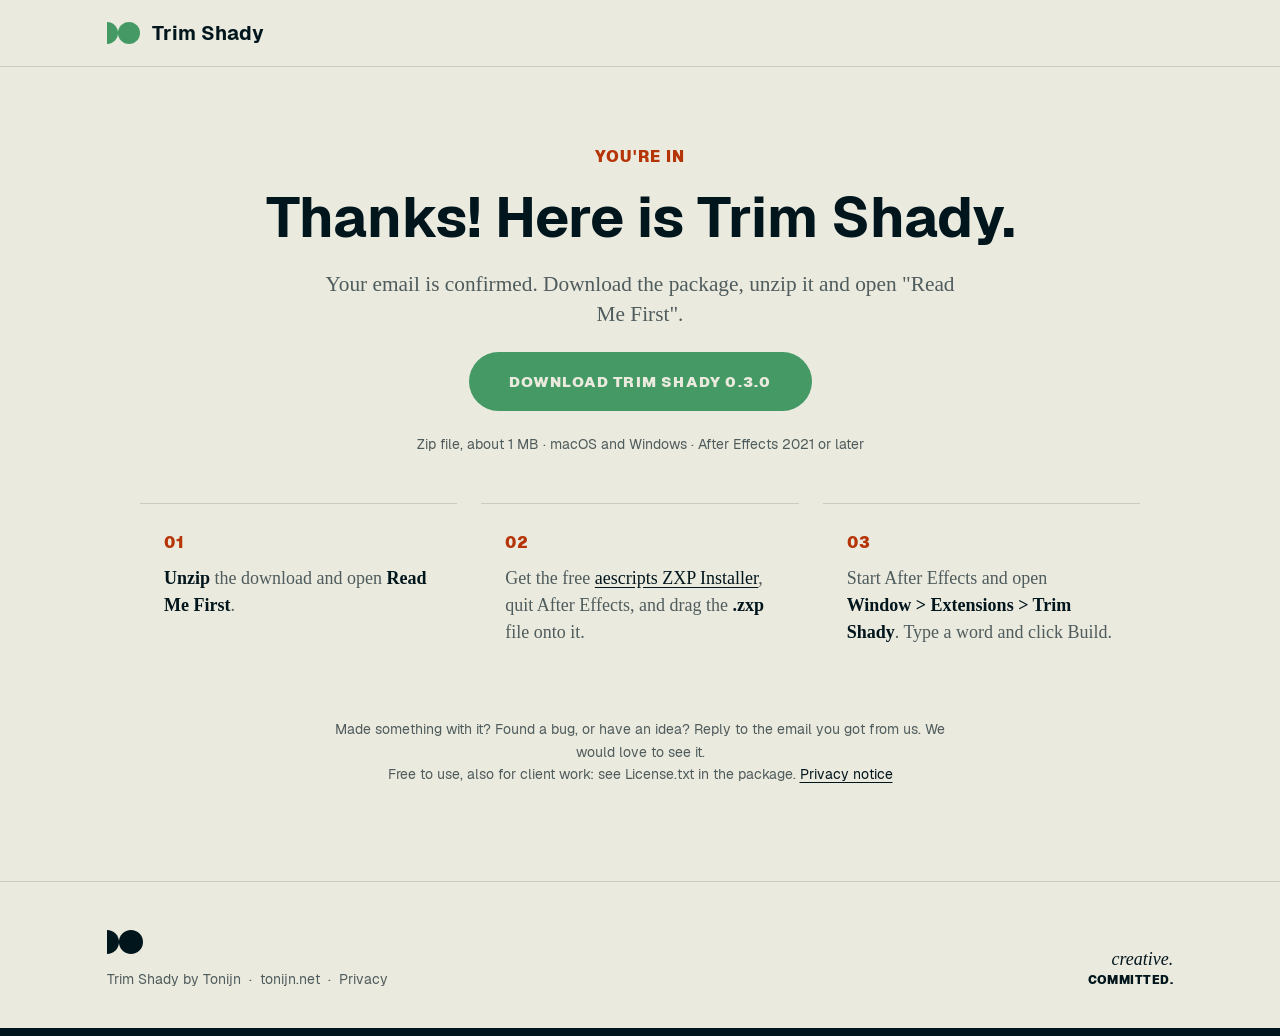
==== download.html @ 119c3536 "Download page for Kit confirmation" ====
<!doctype html>
<!--
  Trim Shady · download page ("thank you" page)
  Kit sends new subscribers here after they click the confirmation link in the
  incentive email (form 10005065 → Settings → Incentive → redirect URL). This
  works on Kit's FREE plan: no sequence or automation needed (2026-10-05).

  The download link is set in ONE place: the button after the DOWNLOAD_URL
  comment below. It is the Dropbox link of dist/TrimShady-<version>.zip with dl=1.
  New version: overwrite the zip in Dropbox under the same name to keep the
  link, or paste the new link here and publish (tools/publish-landing.sh).
-->
<html lang="en">
<head>
  <meta charset="utf-8">
  <meta name="viewport" content="width=device-width, initial-scale=1">
  <meta name="robots" content="noindex, nofollow">
  <title>Download · Trim Shady</title>
  <link rel="icon" href="img/do-mark-top.svg" type="image/svg+xml">
  <link rel="stylesheet" href="css/style.css">
</head>
<body>
  <header class="topbar">
    <a class="brand" href="index.html" aria-label="Trim Shady, back to the home page">
      <img src="img/do-mark-top.svg" width="33" height="22" alt="">
      <span>Trim Shady</span>
    </a>
  </header>

  <main class="section download">
    <div class="head center">
      <p class="kicker">You're in</p>
      <h1 class="title">Thanks! Here is Trim Shady.</h1>
      <p class="lead">Your email is confirmed. Download the package, unzip it and open "Read Me First".</p>
      <!-- DOWNLOAD_URL -->
      <a class="button big" id="download-button" href="https://www.dropbox.com/scl/fi/tzwf8r9dwllsvyt21k08g/TrimShady-0.3.0.zip?rlkey=trsbyxf6iplv54nxd16krt4yn&amp;dl=1">Download Trim Shady 0.3.0</a>
      <p class="small-note">Zip file, about 1 MB · macOS and Windows · After Effects 2021 or later</p>
    </div>

    <ol class="install-steps">
      <li><strong>Unzip</strong> the download and open <strong>Read Me First</strong>.</li>
      <li>Get the free <a href="https://aescripts.com/learn/zxp-installer/">aescripts ZXP Installer</a>, quit After Effects, and drag the <strong>.zxp</strong> file onto it.</li>
      <li>Start After Effects and open <strong>Window &gt; Extensions &gt; Trim Shady</strong>. Type a word and click Build.</li>
    </ol>

    <p class="small-note center">Made something with it? Found a bug, or have an idea? Reply to the email you got from us. We would love to see it.<br>
      Free to use, also for client work: see License.txt in the package. <a href="privacy.html">Privacy notice</a></p>
  </main>

  <footer class="footer">
    <div class="footer-left">
      <img src="img/do-mark-footer.svg" width="36" height="24" alt="">
      <p>Trim Shady by Tonijn &nbsp;·&nbsp; <a href="https://tonijn.net">tonijn.net</a> &nbsp;·&nbsp; <a href="privacy.html">Privacy</a></p>
    </div>
    <p class="signature small"><em>creative.</em><strong>COMMITTED.</strong></p>
  </footer>
  <div class="bottom-bar" aria-hidden="true"></div>
</body>
</html>
---- css/style.css ----
/* ---------------------------------------------------------------------------
   Trim Shady · landing page styles
   Values come from the Figma frame "Draft 02 · Light (default)" (1440 px wide,
   120 px side margins). Colors are the Tonijn ID variables in the frame's light
   mode; the names follow the Figma variables.
   --------------------------------------------------------------------------- */

@font-face { font-family: "Geist"; src: url("../fonts/Geist-Regular.woff2") format("woff2"); font-weight: 400; font-display: swap; }
@font-face { font-family: "Geist"; src: url("../fonts/Geist-Bold.woff2") format("woff2"); font-weight: 700; font-display: swap; }
@font-face { font-family: "Geist"; src: url("../fonts/Geist-Black.woff2") format("woff2"); font-weight: 900; font-display: swap; }

:root {
  --paper: #ebeade;        /* Neutral/white: page background */
  --ink: #01151d;          /* Neutral/900: text, the Tonijn band */
  --grey: #4f5c5d;         /* Neutral/700: body copy */
  --coral-deep: #b63508;   /* Red/700: kickers and numbers */
  --coral: #ff5e45;        /* Red/400: bullets */
  --green: #449964;        /* Green/700: buttons, DO mark */
  --line: rgba(1, 21, 29, 0.14);
  --ink-85: rgba(1, 21, 29, 0.85);
  --ink-80: rgba(1, 21, 29, 0.8);

  --gutter: clamp(20px, 8.333vw, 120px);   /* 120 px at 1440 */
  --max: 1440px;
  --sans: "Geist", system-ui, -apple-system, "Segoe UI", sans-serif;
  --serif: Georgia, "Times New Roman", serif;
}

* { box-sizing: border-box; }
html { scroll-behavior: smooth; scroll-padding-top: 96px; }
body {
  margin: 0;
  background: var(--paper);
  color: var(--ink);
  font-family: var(--sans);
  -webkit-font-smoothing: antialiased;
  overflow-x: hidden;   /* the slide-in animations start outside the viewport */
}
img { display: block; max-width: 100%; height: auto; }
a { color: inherit; }
h1, h2, h3, p, ul, dl, dd { margin: 0; }

/* ---- Buttons ------------------------------------------------------------- */
.button {
  display: inline-block;
  padding: 16px 28px;
  border-radius: 999px;
  background: var(--green);
  color: var(--paper);
  font: 900 13px/1 var(--sans);
  letter-spacing: 0.08em;
  text-transform: uppercase;
  text-decoration: none;
  white-space: nowrap;
  transition: transform 0.2s ease, background 0.2s ease;
}
.button:hover { transform: translateY(-2px); background: #3a8657; }
.button.ghost { background: transparent; color: var(--ink); border: 1px solid rgba(1, 21, 29, 0.28); padding: 15px 27px; }
.button.ghost:hover { background: rgba(1, 21, 29, 0.05); }

/* ---- Top bar ------------------------------------------------------------- */
.topbar {
  position: sticky; top: 0; z-index: 10;
  display: flex; align-items: center; justify-content: space-between; gap: 24px;
  padding: 22px var(--gutter);
  background: var(--paper);
  border-bottom: 1px solid var(--line);
}
.brand { display: flex; align-items: center; gap: 12px; text-decoration: none; font: 700 20px/1 var(--sans); }
.links { display: flex; gap: 36px; font-size: 15px; color: var(--ink-85); }
.links a { text-decoration: none; }
.links a:hover { color: var(--ink); text-decoration: underline; text-underline-offset: 4px; }

/* ---- Hero ---------------------------------------------------------------- */
.hero { background: var(--ink); }
.hero-media { position: relative; height: min(680px, 56.25vw); overflow: hidden; }
.hero-poster, .hero-media iframe {
  position: absolute; top: 50%; left: 50%;
  width: 100%; height: 100%;
  object-fit: cover;
  transform: translate(-50%, -50%);
}
/* Vimeo's background player keeps 16:9; make it cover the hero like the poster. */
.hero-media iframe { border: 0; width: max(100%, 177.78vh); height: max(100%, 56.25vw); pointer-events: none; }
.hero-media.playing .hero-poster { opacity: 0; transition: opacity 0.6s ease; }

/* ---- Sections ------------------------------------------------------------ */
.section { padding: 96px var(--gutter); border-top: 1px solid var(--line); max-width: none; }
.hero + .section { border-top: 0; }
.meet { padding-top: 52px; padding-bottom: 59px; }
.make { padding-top: 48px; padding-bottom: 48px; }
.alphabet { padding-top: 45px; }

.head { display: flex; flex-direction: column; gap: 20px; align-items: flex-start; }
.head.center { align-items: center; text-align: center; }
.kicker {
  display: flex; gap: 12px;
  font: 900 16px/1.2 var(--sans);
  letter-spacing: 0.08em; text-transform: uppercase;
  color: var(--coral-deep);
}
.kicker-num { font-weight: 400; letter-spacing: 0; color: var(--grey); }
.title { font: 700 clamp(40px, 4.444vw, 64px)/1.05 var(--sans); max-width: 1000px; }
.lead { font: 400 clamp(19px, 1.667vw, 24px)/1.4 var(--serif); color: var(--grey); max-width: 820px; }
.lead.narrow { max-width: 760px; }
.buttons { display: flex; flex-wrap: wrap; gap: 12px; }

/* ---- Make it yours: chapters --------------------------------------------- */
.make .head { margin-bottom: 15px; }
.chapter {
  display: flex; align-items: center; gap: 80px;
  padding-top: 40px; margin-top: 15px;
  border-top: 1px solid var(--line);
}
.chapter-text { flex: 0 1 440px; display: flex; flex-direction: column; gap: 20px; }
.chapter-images { flex: 0 1 680px; display: flex; flex-direction: column; gap: 16px; }
.chapter .number { font: 900 16px/1.2 var(--sans); letter-spacing: 0.06em; color: var(--coral-deep); }
.chapter h3 { font: 700 clamp(30px, 2.778vw, 40px)/1.05 var(--sans); text-transform: uppercase; }
.chapter-text > p:not(.number) { font: 400 clamp(18px, 1.528vw, 22px)/1.45 var(--serif); color: var(--grey); }
.chapter-text > p + p:not(.number) { margin-top: -6px; }   /* paragraphs in one block: 14 px apart */
.points { list-style: none; padding: 0; display: flex; flex-direction: column; gap: 10px; font-size: 17px; color: var(--ink-85); }
.points li { display: flex; align-items: center; gap: 12px; }
.points li::before { content: ""; flex: none; width: 8px; height: 8px; border-radius: 50%; background: var(--coral); }

/* ---- Photo --------------------------------------------------------------- */
.photo { height: min(800px, 75vw); overflow: hidden; }
.photo img { width: 100%; height: 100%; object-fit: cover; }

/* ---- Alphabet ------------------------------------------------------------ */
.alphabet { display: flex; flex-direction: column; gap: 44px; }
.alphabet-img { width: 100%; max-width: 1200px; }

/* ---- Get it -------------------------------------------------------------- */
.get { display: flex; flex-direction: column; align-items: center; gap: 44px; }

/* Sign-up form (Kit). Pill-shaped field and button, like the page's buttons. */
.signup { width: 100%; max-width: 620px; }
.signup-fields { display: flex; gap: 12px; }
.signup .formkit-input {
  flex: 1 1 auto; min-width: 0;
  padding: 15px 24px;
  border: 1px solid rgba(1, 21, 29, 0.28); border-radius: 999px;
  background: #f6f5ec; color: var(--ink);
  font: 400 17px/1.2 var(--sans);
}
.signup .formkit-input::placeholder { color: var(--grey); opacity: 1; }
.signup .formkit-input:focus { outline: 2px solid var(--green); outline-offset: 2px; border-color: var(--green); }
.signup .formkit-submit { position: relative; border: 0; cursor: pointer; flex: none; }
.signup-note { margin-top: 14px; text-align: center; font-size: 14px; color: var(--grey); }
.visually-hidden { position: absolute; width: 1px; height: 1px; overflow: hidden; clip: rect(0 0 0 0); white-space: nowrap; }

/* Kit's messages: errors and the success message appear in this list. */
.signup .formkit-alert { list-style: none; margin: 0 0 16px; padding: 14px 20px; border-radius: 16px; text-align: center; font-size: 16px; }
.signup .formkit-alert:empty { display: none; }
.signup .formkit-alert-error { background: rgba(182, 53, 8, 0.08); color: var(--coral-deep); }
.signup .formkit-alert-success { background: rgba(68, 153, 100, 0.14); color: #2d6b44; font-weight: 700; }

/* Kit's loading dots inside the button while the address is sent. */
.signup .formkit-spinner { position: absolute; inset: 0; display: none; align-items: center; justify-content: center; gap: 6px; }
.signup .formkit-spinner span { width: 8px; height: 8px; border-radius: 50%; background: var(--paper); animation: signup-dot 1.4s infinite ease-in-out both; }
.signup .formkit-spinner span:nth-child(1) { animation-delay: -0.32s; }
.signup .formkit-spinner span:nth-child(2) { animation-delay: -0.16s; }
.signup .formkit-submit[data-active] .formkit-spinner { display: flex; }
.signup .formkit-submit[data-active] .label { visibility: hidden; }
@keyframes signup-dot { 0%, 80%, 100% { transform: scale(0); } 40% { transform: scale(1); } }

/* ---- Made by Tonijn (ink band) ------------------------------------------- */
.tonijn { display: flex; gap: 64px; align-items: flex-start; background: var(--ink); color: var(--paper); border-top: 0; }
.tonijn-mark { flex: none; }
.tonijn-copy { display: flex; flex-direction: column; gap: 28px; }
.tonijn .kicker-num { color: #9da39e; }
.tonijn .kicker { color: var(--coral); }
.statement { font: 400 clamp(26px, 2.639vw, 38px)/1.3 var(--serif); }
.signature { display: flex; flex-direction: column; gap: 2px; line-height: 1.1; }
.signature em { font: italic 24px var(--serif); }
.signature strong { font: 900 16px var(--sans); letter-spacing: 0.04em; }
.signature.small { align-items: flex-end; }
.signature.small em { font-size: 18px; }
.signature.small strong { font-size: 12px; }

/* ---- FAQ ----------------------------------------------------------------- */
.faq { display: flex; flex-direction: column; gap: 44px; }
.faq-list > div { display: flex; gap: 48px; padding: 28px 0; border-top: 1px solid var(--line); }
.faq-list dt { flex: 1 1 0; font: 700 22px/1.3 var(--sans); }
.faq-list dd { flex: 1 1 0; font: 400 18px/1.5 var(--sans); color: var(--ink-80); }
.faq-list dd.tbd { font: italic 18px/1.5 var(--serif); color: var(--grey); }

/* ---- Privacy notice (privacy.html) ---------------------------------------- */
.legal { max-width: 900px; padding-top: 64px; border-top: 0; display: flex; flex-direction: column; gap: 18px; }
.legal .title { margin-bottom: 4px; }
.legal .updated { font-size: 14px; color: var(--grey); }
.legal h2 { margin-top: 28px; font: 700 26px/1.2 var(--sans); }
.legal h3 { margin-top: 6px; font: 700 18px/1.3 var(--sans); }
.legal p, .legal-list { font: 400 18px/1.55 var(--serif); color: var(--grey); }
.legal strong { color: var(--ink); }
.legal-list { margin: 0; padding-left: 1.2em; display: flex; flex-direction: column; gap: 10px; }
.legal a:not(.button) { color: var(--ink); text-underline-offset: 3px; }
.legal .back { margin-top: 24px; }
.signup-note a { color: inherit; text-underline-offset: 3px; }

/* ---- Download page (download.html) ---------------------------------------- */
.download { border-top: 0; padding-top: 80px; display: flex; flex-direction: column; align-items: center; gap: 48px; }
.download .head { gap: 22px; }
.download .lead { max-width: 640px; }
.button.big { padding: 22px 40px; font-size: 15px; }
.small-note { font-size: 14px; color: var(--grey); line-height: 1.6; }
.small-note.center { text-align: center; max-width: 640px; }
.small-note a, .install-steps a { color: var(--ink); text-underline-offset: 3px; }
.install-steps {
  counter-reset: step; list-style: none; margin: 0; padding: 0;
  display: grid; grid-template-columns: repeat(3, 1fr); gap: 24px; max-width: 1000px; width: 100%;
}
.install-steps li {
  counter-increment: step; padding: 28px 24px 24px; border-top: 1px solid var(--line);
  font: 400 18px/1.5 var(--serif); color: var(--grey);
}
.install-steps li::before { content: "0" counter(step); display: block; margin-bottom: 12px; font: 900 16px var(--sans); letter-spacing: 0.06em; color: var(--coral-deep); }
.install-steps strong { color: var(--ink); }
@media (max-width: 800px) { .install-steps { grid-template-columns: 1fr; } }

/* ---- Footer -------------------------------------------------------------- */
.footer {
  display: flex; align-items: flex-end; justify-content: space-between; gap: 24px;
  padding: 48px var(--gutter) 40px;
  border-top: 1px solid var(--line);
}
.footer-left { display: flex; flex-direction: column; gap: 16px; font-size: 14px; color: var(--grey); }
.footer a { text-decoration: none; }
.footer a:hover { text-decoration: underline; }
.bottom-bar { height: 8px; background: var(--ink); }

/* ---- Scroll reveal --------------------------------------------------------
   Elements with data-reveal start shifted and transparent; js/main.js adds
   .is-visible when they scroll into view. Without JavaScript, or with reduced
   motion, everything is simply visible (the .js class is set by main.js). */
.js [data-reveal] { opacity: 0; transition: opacity 0.8s ease, transform 0.8s cubic-bezier(0.2, 0.7, 0.2, 1); }
.js [data-reveal="left"]  { transform: translateX(-80px); }
.js [data-reveal="right"] { transform: translateX(80px); }
.js [data-reveal="up"]    { transform: translateY(60px); }
.js [data-reveal].is-visible { opacity: 1; transform: none; }
@media (prefers-reduced-motion: reduce) {
  html { scroll-behavior: auto; }
  .js [data-reveal] { opacity: 1; transform: none; transition: none; }
}

/* ---- Smaller screens ------------------------------------------------------ */
@media (max-width: 1100px) {
  .links { display: none; }
  .chapter { gap: 48px; }
}
@media (max-width: 800px) {
  .chapter, .chapter.flip { flex-direction: column; align-items: stretch; gap: 32px; }
  .chapter.flip .chapter-text { order: -1; }   /* text first on phones */
  .chapter-text, .chapter-images { flex: none; }
  .tonijn { flex-direction: column; gap: 32px; }
  .faq-list > div { flex-direction: column; gap: 8px; }
  .footer { flex-direction: column; align-items: flex-start; }
  .signature.small { align-items: flex-start; }
  .topbar .button { padding: 12px 18px; }
  .signup-fields { flex-direction: column; }
  /* On phones, slide everything in from below: side slides look cramped. */
  .js [data-reveal="left"], .js [data-reveal="right"] { transform: translateY(40px); }
}
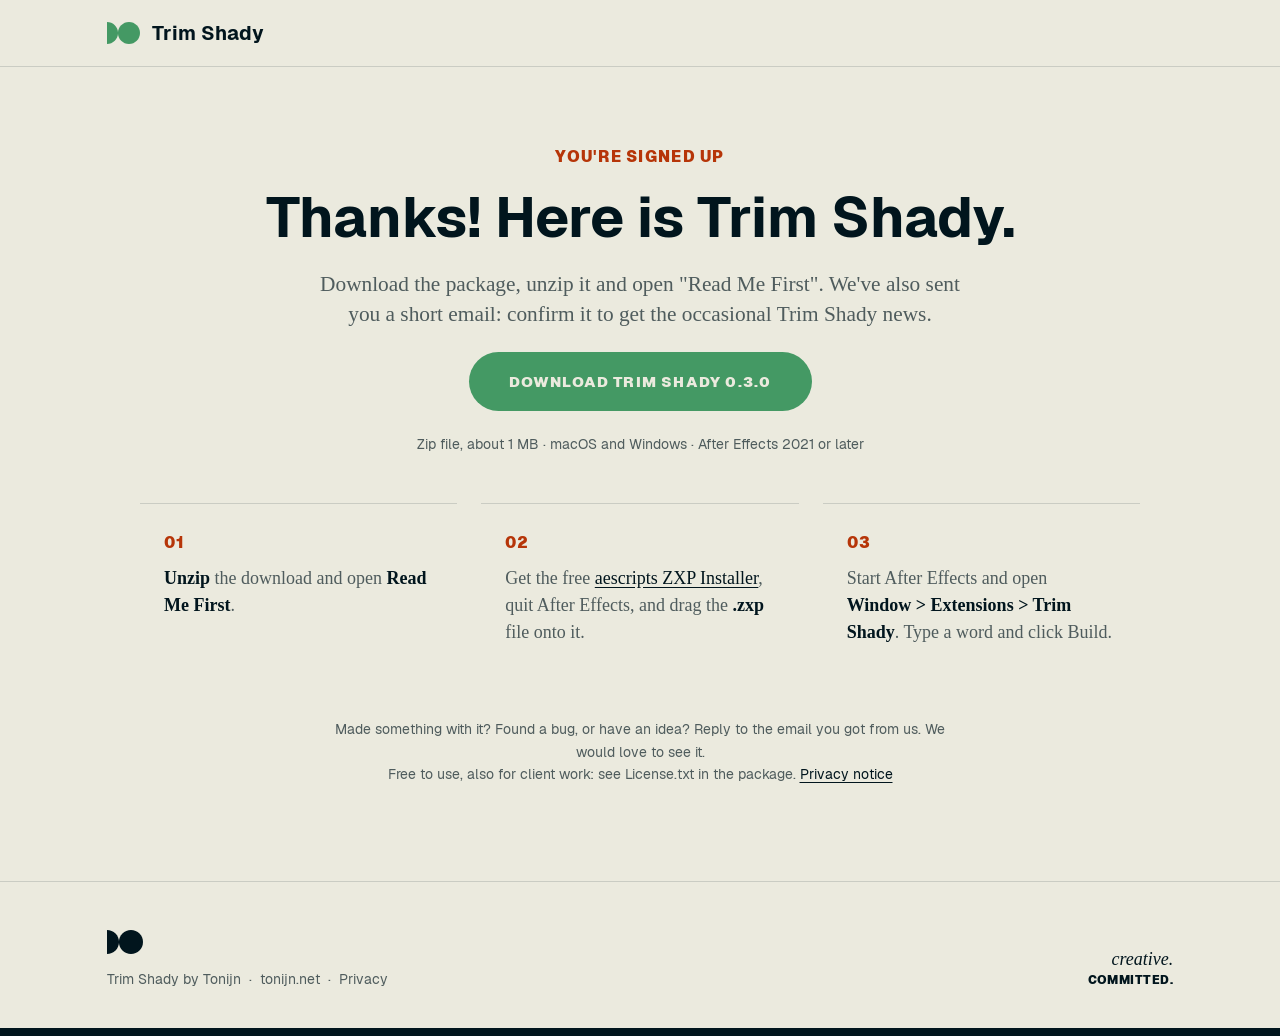
==== commit 4d285ab0: "Form redirects to download page" ====
--- a/download.html
+++ b/download.html
@@ -1,9 +1,11 @@
 <!doctype html>
 <!--
   Trim Shady · download page ("thank you" page)
-  Kit sends new subscribers here after they click the confirmation link in the
-  incentive email (form 10005065 → Settings → Incentive → redirect URL). This
-  works on Kit's FREE plan: no sequence or automation needed (2026-10-05).
+  New subscribers land here right after signing up: the form on index.html
+  redirects here (after_subscribe in its data-options), and so does Kit's own
+  hosted form (form 10005065 → Settings → General → Redirect to an external
+  page). Works on Kit's FREE plan: no sequence or automation needed. Kit's
+  confirmation email (double opt-in) is only for the news list (2026-10-05).
 
   The download link is set in ONE place: the button after the DOWNLOAD_URL
   comment below. It is the Dropbox link of dist/TrimShady-<version>.zip with dl=1.
@@ -29,9 +31,9 @@
 
   <main class="section download">
     <div class="head center">
-      <p class="kicker">You're in</p>
+      <p class="kicker">You're signed up</p>
       <h1 class="title">Thanks! Here is Trim Shady.</h1>
-      <p class="lead">Your email is confirmed. Download the package, unzip it and open "Read Me First".</p>
+      <p class="lead">Download the package, unzip it and open "Read Me First". We've also sent you a short email: confirm it to get the occasional Trim Shady news.</p>
       <!-- DOWNLOAD_URL -->
       <a class="button big" id="download-button" href="https://www.dropbox.com/scl/fi/tzwf8r9dwllsvyt21k08g/TrimShady-0.3.0.zip?rlkey=trsbyxf6iplv54nxd16krt4yn&amp;dl=1">Download Trim Shady 0.3.0</a>
       <p class="small-note">Zip file, about 1 MB · macOS and Windows · After Effects 2021 or later</p>
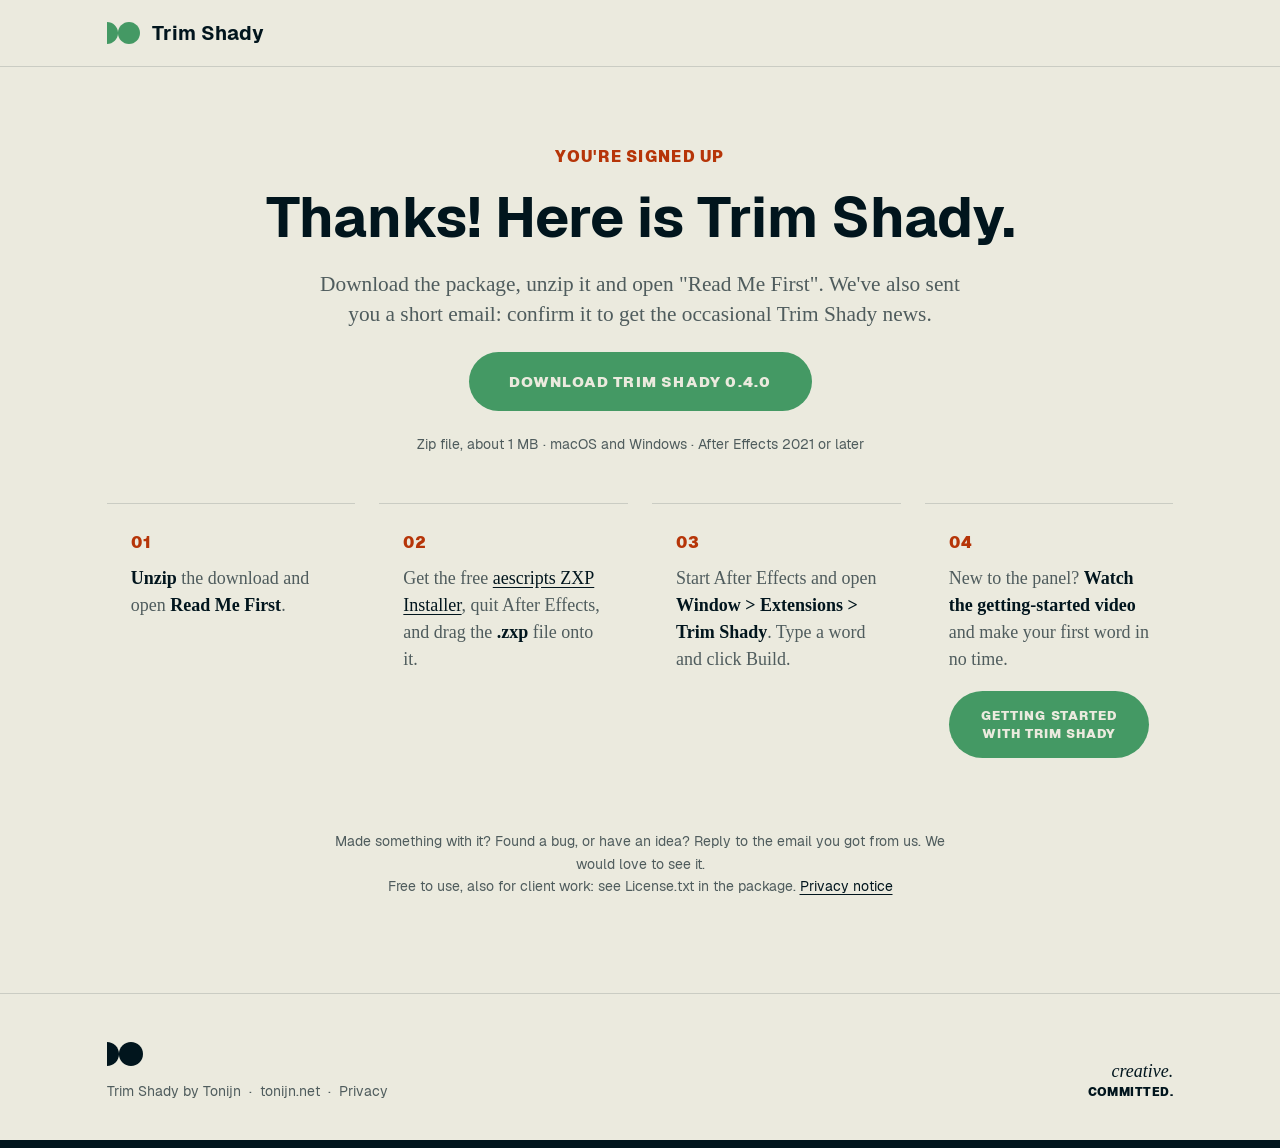
==== commit 17d3b7be: "49 characters, YouTube intro link, getting-started step, download 0.4.0" ====
--- a/download.html
+++ b/download.html
@@ -9,8 +9,9 @@
 
   The download link is set in ONE place: the button after the DOWNLOAD_URL
   comment below. It is the Dropbox link of dist/TrimShady-<version>.zip with dl=1.
-  New version: overwrite the zip in Dropbox under the same name to keep the
-  link, or paste the new link here and publish (tools/publish-landing.sh).
+  New version: upload the new zip NEXT TO the old ones (older zips stay in
+  Dropbox for the archive), paste its link here and publish
+  (tools/publish-landing.sh). 0.4.0 since 2026-10-29; 0.3.0 is archived.
 -->
 <html lang="en">
 <head>
@@ -35,7 +36,7 @@
       <h1 class="title">Thanks! Here is Trim Shady.</h1>
       <p class="lead">Download the package, unzip it and open "Read Me First". We've also sent you a short email: confirm it to get the occasional Trim Shady news.</p>
       <!-- DOWNLOAD_URL -->
-      <a class="button big" id="download-button" href="https://www.dropbox.com/scl/fi/tzwf8r9dwllsvyt21k08g/TrimShady-0.3.0.zip?rlkey=trsbyxf6iplv54nxd16krt4yn&amp;dl=1">Download Trim Shady 0.3.0</a>
+      <a class="button big" id="download-button" href="https://www.dropbox.com/scl/fi/19tc9qrxr0sbgx2r6v46g/TrimShady-0.4.0.zip?rlkey=l4uj063kdmsnemjgnmulugowg&amp;dl=1">Download Trim Shady 0.4.0</a>
       <p class="small-note">Zip file, about 1 MB · macOS and Windows · After Effects 2021 or later</p>
     </div>
 
@@ -43,6 +44,8 @@
       <li><strong>Unzip</strong> the download and open <strong>Read Me First</strong>.</li>
       <li>Get the free <a href="https://aescripts.com/learn/zxp-installer/">aescripts ZXP Installer</a>, quit After Effects, and drag the <strong>.zxp</strong> file onto it.</li>
       <li>Start After Effects and open <strong>Window &gt; Extensions &gt; Trim Shady</strong>. Type a word and click Build.</li>
+      <li>New to the panel? <strong>Watch the getting-started video</strong> and make your first word in no time.
+        <a class="button" href="https://youtu.be/r4UsCuTu35A" target="_blank" rel="noopener">Getting started with Trim Shady</a></li>
     </ol>
 
     <p class="small-note center">Made something with it? Found a bug, or have an idea? Reply to the email you got from us. We would love to see it.<br>
--- a/css/style.css
+++ b/css/style.css
@@ -20,7 +20,9 @@
   --ink-85: rgba(1, 21, 29, 0.85);
   --ink-80: rgba(1, 21, 29, 0.8);
 
-  --gutter: clamp(20px, 8.333vw, 120px);   /* 120 px at 1440 */
+  /* Side margin: 120 px at 1440 (Figma). Wider screens keep a centred 1200 px content
+     column, so the extra space is shared left and right (50% = half the page width). */
+  --gutter: max(clamp(20px, 8.333vw, 120px), calc(50% - 600px));
   --max: 1440px;
   --sans: "Geist", system-ui, -apple-system, "Segoe UI", sans-serif;
   --serif: Georgia, "Times New Roman", serif;
@@ -71,6 +73,19 @@
 .links a { text-decoration: none; }
 .links a:hover { color: var(--ink); text-decoration: underline; text-underline-offset: 4px; }
 
+/* Hamburger (smaller screens only, see "Smaller screens"): three bars that turn into an X */
+.menu-toggle {
+  display: none; flex-direction: column; justify-content: center; gap: 5px;
+  width: 44px; height: 44px; padding: 0 10px;
+  background: transparent; border: 1px solid rgba(1, 21, 29, 0.28); border-radius: 999px;
+  cursor: pointer; color: var(--ink);
+}
+.menu-toggle:focus-visible { outline: 2px solid var(--green); outline-offset: 2px; }
+.menu-toggle-bar { display: block; height: 2px; background: currentColor; border-radius: 2px; transition: transform 0.2s ease, opacity 0.2s ease; }
+.menu-toggle[aria-expanded="true"] .menu-toggle-bar:nth-child(1) { transform: translateY(7px) rotate(45deg); }
+.menu-toggle[aria-expanded="true"] .menu-toggle-bar:nth-child(2) { opacity: 0; }
+.menu-toggle[aria-expanded="true"] .menu-toggle-bar:nth-child(3) { transform: translateY(-7px) rotate(-45deg); }
+
 /* ---- Hero ---------------------------------------------------------------- */
 .hero { background: var(--ink); }
 .hero-media { position: relative; height: min(680px, 56.25vw); overflow: hidden; }
@@ -99,7 +114,6 @@
   letter-spacing: 0.08em; text-transform: uppercase;
   color: var(--coral-deep);
 }
-.kicker-num { font-weight: 400; letter-spacing: 0; color: var(--grey); }
 .title { font: 700 clamp(40px, 4.444vw, 64px)/1.05 var(--sans); max-width: 1000px; }
 .lead { font: 400 clamp(19px, 1.667vw, 24px)/1.4 var(--serif); color: var(--grey); max-width: 820px; }
 .lead.narrow { max-width: 760px; }
@@ -168,7 +182,6 @@
 .tonijn { display: flex; gap: 64px; align-items: flex-start; background: var(--ink); color: var(--paper); border-top: 0; }
 .tonijn-mark { flex: none; }
 .tonijn-copy { display: flex; flex-direction: column; gap: 28px; }
-.tonijn .kicker-num { color: #9da39e; }
 .tonijn .kicker { color: var(--coral); }
 .statement { font: 400 clamp(26px, 2.639vw, 38px)/1.3 var(--serif); }
 .signature { display: flex; flex-direction: column; gap: 2px; line-height: 1.1; }
@@ -186,7 +199,10 @@
 .faq-list dd.tbd { font: italic 18px/1.5 var(--serif); color: var(--grey); }
 
 /* ---- Privacy notice (privacy.html) ---------------------------------------- */
-.legal { max-width: 900px; padding-top: 64px; border-top: 0; display: flex; flex-direction: column; gap: 18px; }
+.legal { padding-top: 64px; border-top: 0; display: flex; flex-direction: column; gap: 18px; }
+/* Text column: left edge on the page's content column (like every section), and the
+   same width as before (900 px box minus 2 × 120 px margin = 660 px). */
+.legal > * { max-width: 660px; }
 .legal .title { margin-bottom: 4px; }
 .legal .updated { font-size: 14px; color: var(--grey); }
 .legal h2 { margin-top: 28px; font: 700 26px/1.2 var(--sans); }
@@ -208,7 +224,7 @@
 .small-note a, .install-steps a { color: var(--ink); text-underline-offset: 3px; }
 .install-steps {
   counter-reset: step; list-style: none; margin: 0; padding: 0;
-  display: grid; grid-template-columns: repeat(3, 1fr); gap: 24px; max-width: 1000px; width: 100%;
+  display: grid; grid-template-columns: repeat(4, 1fr); gap: 24px; max-width: 1240px; width: 100%;
 }
 .install-steps li {
   counter-increment: step; padding: 28px 24px 24px; border-top: 1px solid var(--line);
@@ -216,6 +232,9 @@
 }
 .install-steps li::before { content: "0" counter(step); display: block; margin-bottom: 12px; font: 900 16px var(--sans); letter-spacing: 0.06em; color: var(--coral-deep); }
 .install-steps strong { color: var(--ink); }
+/* Step 04's button: it wraps inside the narrow column instead of overflowing. */
+.install-steps .button { display: block; margin-top: 18px; color: var(--paper); text-align: center; white-space: normal; line-height: 1.35; }
+@media (max-width: 1100px) { .install-steps { grid-template-columns: repeat(2, 1fr); max-width: 760px; } }
 @media (max-width: 800px) { .install-steps { grid-template-columns: 1fr; } }
 
 /* ---- Footer -------------------------------------------------------------- */
@@ -240,13 +259,34 @@
 .js [data-reveal].is-visible { opacity: 1; transform: none; }
 @media (prefers-reduced-motion: reduce) {
   html { scroll-behavior: auto; }
+  .menu-toggle-bar { transition: none; }
   .js [data-reveal] { opacity: 1; transform: none; transition: none; }
 }
 
 /* ---- Smaller screens ------------------------------------------------------ */
 @media (max-width: 1100px) {
-  .links { display: none; }
+  .topbar { flex-wrap: wrap; gap: 12px; }
+  .topbar .button { margin-left: auto; }
+  /* Without JavaScript the links simply wrap onto a row below the logo */
+  .links { order: 3; width: 100%; flex-wrap: wrap; gap: 12px 24px; }
+  /* With JavaScript: a hamburger that folds the menu out under the top bar */
+  .js .menu-toggle { display: inline-flex; }
+  .js .links {
+    display: none; position: absolute; top: 100%; left: 0; right: 0;
+    flex-direction: column; gap: 0;
+    padding: 8px var(--gutter) 20px;
+    background: var(--paper); border-bottom: 1px solid var(--line);
+    box-shadow: 0 16px 24px rgba(1, 21, 29, 0.08);
+  }
+  .js .topbar.is-open .links { display: flex; }
+  .js .links a { padding: 14px 0; border-bottom: 1px solid var(--line); font-size: 17px; color: var(--ink); }
+  .js .links a:last-child { border-bottom: 0; }
   .chapter { gap: 48px; }
+}
+/* Phones: logo + hamburger only, so the bar stays on one line. "Get it" is in the
+   menu, and the big "Get Trim Shady" button is right below the film. */
+@media (max-width: 560px) {
+  .js .topbar .button { display: none; }
 }
 @media (max-width: 800px) {
   .chapter, .chapter.flip { flex-direction: column; align-items: stretch; gap: 32px; }
